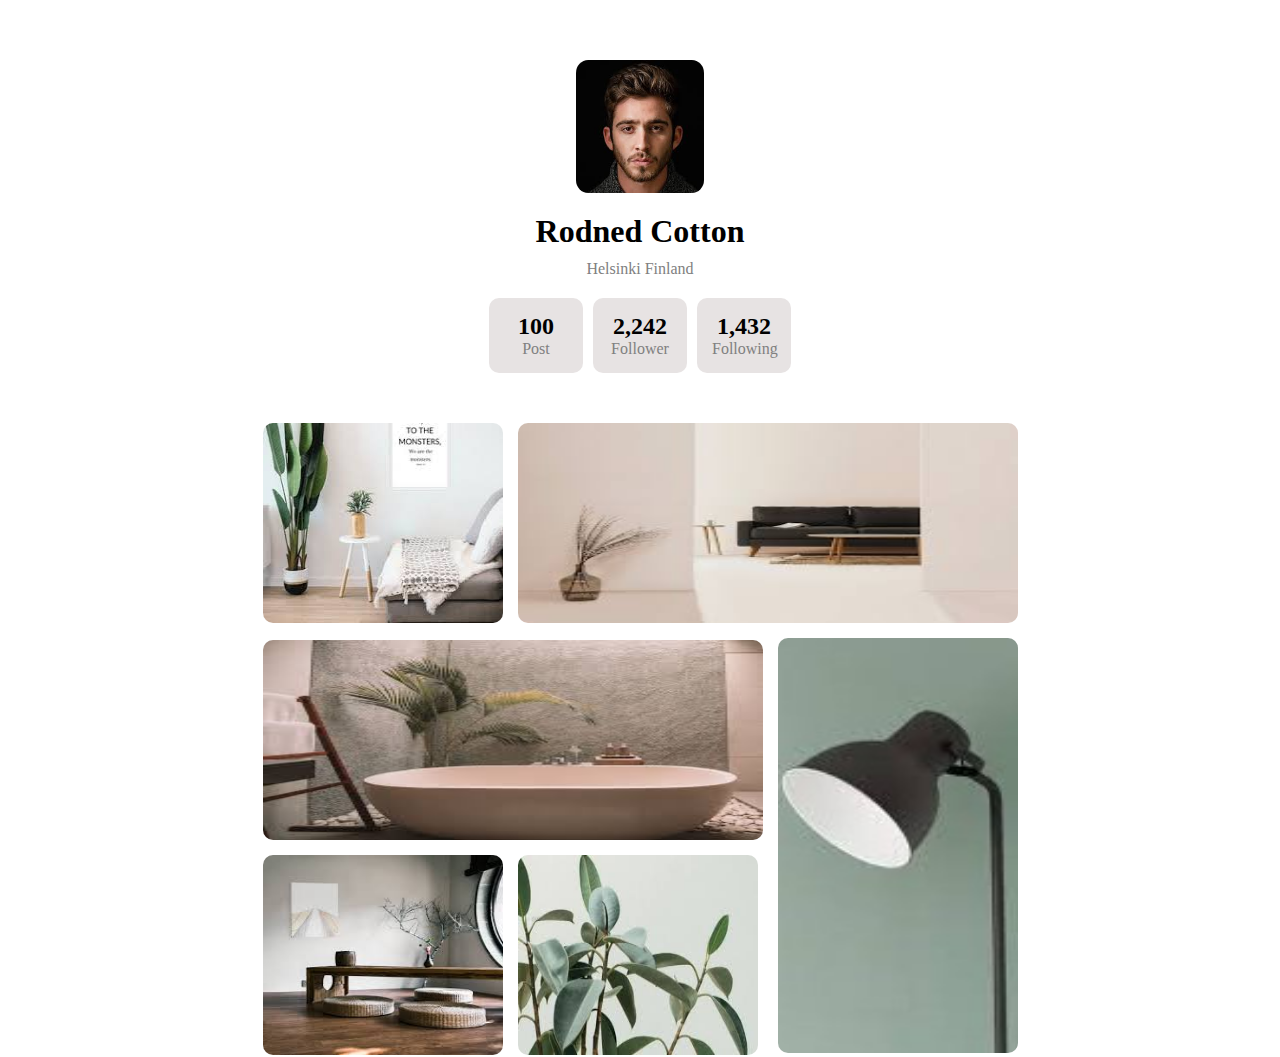
==== index.html @ d704b7f6 "deploie" ====
<!DOCTYPE html>
<html>
    <head>
        <meta charset="uff-8">
        <title>CV Boxed</title>
        <meta name="viewport" content="width=advice-width, initial-scale=1.0">
        <link rel="stylesheet" href="style.css">
        <link href="https://cdnjs.cloudflare.com/ajax/libs/font-awesome/4.7.0/css/font-awesome.css" rel="stylesheet">
    </head>
    <body>
        <header>
            <img src="images/images (5).jfif" alt='profile'>
                <p class="size">Rodned Cotton</p>
                <p class="gra">Helsinki Finland</p>
        </header>
            <nav>
                <div class="item">
                    <p class="siz">100</p>
                    <p class="gra">Post</p>
                </div>
                <div class="item">
                    <p class="siz">2,242</p>
                    <p class="gra">Follower</p>
                </div>
                <div class="item">
                    <p class="siz">1,432</p>
                    <p class="gra">Following</p>
                </div>
            </nav>
            <section>
                <div class="container">
                   <img src="images/images (4).jfif" class="border">
                    <img src="images/images (10).jfif" class="borer">
                </div>
                 <div class="contaier">
                    <div class="images"> 
                        <img src="images/images (6).jfif" class="borer">
                        <div class="image">
                            <img src="images/images (9).jfif"  class="border" >
                            <img src="images/images (8).jfif" class="border">
                        </div>
                    </div>
                    <div> 
                        <img src="images/images (7).jfif" class="bbor2">
                    </div>

                </div>
            </section> 
    </body>
</html>
---- style.css ----
*{
    padding: 0;
    margin: 0;
}

header{
    width: 100%;
    display: flex;
    flex-direction: column;
    gap: 10px;
    align-items: center;
    justify-content: center;
    margin-top: 50px;
}
header img{
    width: 10%;
    border-radius: 15%;
    padding: 10px;

}
.size{
    font-size: 2em;
    font-weight: bold;
}
.gra{
    color: gray;
}
nav{
    margin-top: 20px;
    display: flex;
    align-items: center;
    justify-content: center;
    gap: 10px;
    width: 100%;
}

.item{
   
    background-color: rgb(231, 227, 227);
    text-align: center;
    padding: 15px;
    border-radius: 10px;
    width: 5%;
}
.siz{
    font-weight: bold;
    font-size: 1.5em;
}
section{
    width: 100%;
    display: flex;
    gap: 15px;
    flex-direction: column;
    align-items: center;
    justify-content: center;
}
 .container{
    display: flex;
    width: 100%;
    align-items: center;
    justify-content: center;
    gap: 15px;
    margin-top: 50px; 
}
.contaier{
    display: flex;
    width: 100%;
    align-items: center;
    justify-content: center;
    gap: 15px;
}

.border{
    border-radius: 10px;
    width: 240px;
    height: 200px;
}

.borer{
    border-radius: 10px;
    width: 500px;
    height: 200px;
} 
.images{
    display: flex;
    flex-direction: column;
    gap: 15px;
}

.bbor{
    width: 590px;
    height: 200px;
    background-color: gray;
    border-radius: 10px;
}
.image{
    display: flex;
    gap: 15px;
}
.bbor1{
    width: 290px;
    height: 200px;
    border-radius: 10px;
}
.bbor2{
    width: 240px;
    height: 415px;
    border-radius: 10px;
}

@media screen and (max-width:990px) {
   
    header img{
        width: 30%;
        padding: 15px;
    }
    .item{
        width: 15%;
    }
    section{
        width: 100%;
        display: flex;
        gap: 15px;
        flex-direction: column;
        align-items: center;
        justify-content: center;
    }
     .container{
        display: flex;
        flex-direction: column;
        width: 100%;
        align-items: center;
        justify-content: center;
        gap: 15px;
        margin-top: 50px;
     }
     .contaier{
        display: flex;
        flex-direction: column;
        width: 100%;
        align-items: center;
        justify-content: center;
        gap: 15px;}
        
        .border{
            border-radius: 15px;
            width: 300px;
            height: 200px;
        }
        
        .borer{
            border-radius: 15px;
            width: 300px;
            height: 200px;
        }
        .bbor2{
            width: 300px;
            height: 415px;
            border-radius: 15px;}
        .image{
            display: flex;
            flex-direction: column;
            gap: 15px;
        } 
     /*}
    
    }
    
    .border{
        border-radius: 15px;
        width: 200px;
        height: 200px;
    }
    
    .borer{
        border-radius: 15px;
        width: 300px;
        height: 200px;
    } 
    .images{
        display: flex;
        flex-direction: column;
        gap: 15px;
    }
    
    .bbor{
        width: 700px;
        height: 200px;
        background-color: gray;
        border-radius: 15px;
    }
    
    .bbor1{
        width: 350px;
        height: 200px;
        border-radius: 15px;
    }
    
    } */
}
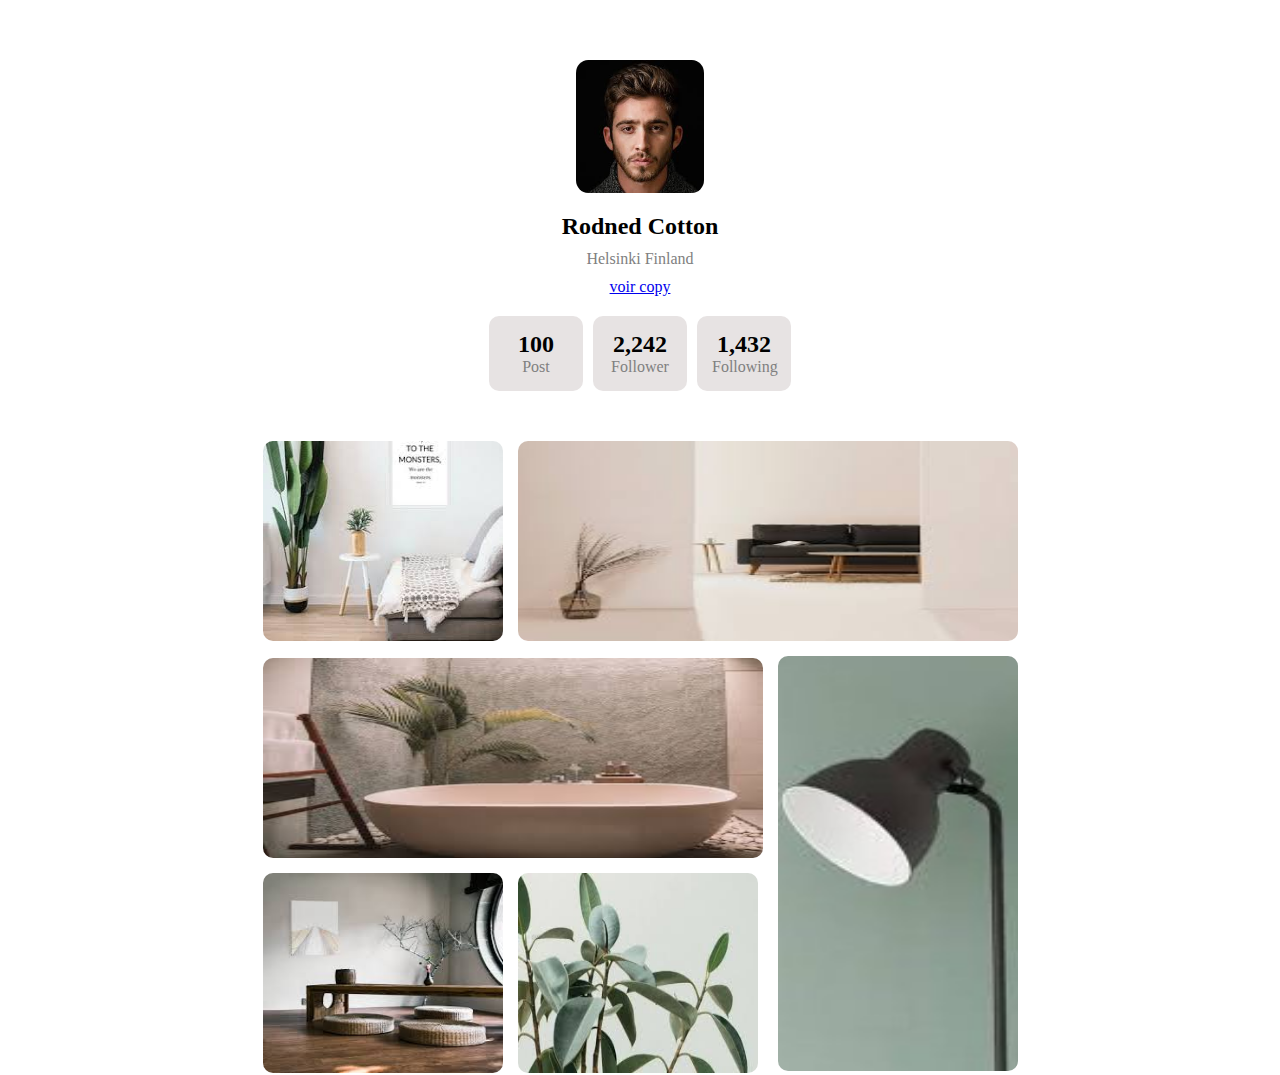
==== commit 5e37c67c: "utilisation des grid" ====
--- a/index.html
+++ b/index.html
@@ -12,39 +12,39 @@
             <img src="images/images (5).jfif" alt='profile'>
                 <p class="size">Rodned Cotton</p>
                 <p class="gra">Helsinki Finland</p>
+                <a href="./index_copy.html">voir copy</a>
         </header>
-            <nav>
-                <div class="item">
-                    <p class="siz">100</p>
-                    <p class="gra">Post</p>
+        <nav>
+            <div class="item">
+                <p class="siz">100</p>
+                <p class="gra">Post</p>
+            </div>
+            <div class="item">
+                <p class="siz">2,242</p>
+                <p class="gra">Follower</p>
+            </div>
+            <div class="item">
+                <p class="siz">1,432</p>
+                <p class="gra">Following</p>
+            </div>
+        </nav>
+        <section>
+            <div class="container">
+                <img src="images/images (4).jfif" class="border">
+                <img src="images/images (10).jfif" class="borer">
+            </div>
+            <div class="contaier">
+                <div class="images"> 
+                    <img src="images/images (6).jfif" class="borer">
+                    <div class="image">
+                        <img src="images/images (9).jfif"  class="border" >
+                        <img src="images/images (8).jfif" class="border">
+                    </div>
                 </div>
-                <div class="item">
-                    <p class="siz">2,242</p>
-                    <p class="gra">Follower</p>
+                <div> 
+                    <img src="images/images (7).jfif" class="bbor2">
                 </div>
-                <div class="item">
-                    <p class="siz">1,432</p>
-                    <p class="gra">Following</p>
-                </div>
-            </nav>
-            <section>
-                <div class="container">
-                   <img src="images/images (4).jfif" class="border">
-                    <img src="images/images (10).jfif" class="borer">
-                </div>
-                 <div class="contaier">
-                    <div class="images"> 
-                        <img src="images/images (6).jfif" class="borer">
-                        <div class="image">
-                            <img src="images/images (9).jfif"  class="border" >
-                            <img src="images/images (8).jfif" class="border">
-                        </div>
-                    </div>
-                    <div> 
-                        <img src="images/images (7).jfif" class="bbor2">
-                    </div>
-
-                </div>
-            </section> 
+            </div>
+        </section> 
     </body>
 </html>--- a/style.css
+++ b/style.css
@@ -19,7 +19,7 @@
 
 }
 .size{
-    font-size: 2em;
+    font-size: 1.5em;
     font-weight: bold;
 }
 .gra{
@@ -87,21 +87,11 @@
     gap: 15px;
 }
 
-.bbor{
-    width: 590px;
-    height: 200px;
-    background-color: gray;
-    border-radius: 10px;
-}
 .image{
     display: flex;
     gap: 15px;
 }
-.bbor1{
-    width: 290px;
-    height: 200px;
-    border-radius: 10px;
-}
+
 .bbor2{
     width: 240px;
     height: 415px;
@@ -109,7 +99,6 @@
 }
 
 @media screen and (max-width:990px) {
-   
     header img{
         width: 30%;
         padding: 15px;
@@ -117,37 +106,19 @@
     .item{
         width: 15%;
     }
-    section{
-        width: 100%;
-        display: flex;
-        gap: 15px;
-        flex-direction: column;
-        align-items: center;
-        justify-content: center;
-    }
      .container{
         display: flex;
         flex-direction: column;
-        width: 100%;
-        align-items: center;
-        justify-content: center;
-        gap: 15px;
-        margin-top: 50px;
      }
      .contaier{
         display: flex;
         flex-direction: column;
-        width: 100%;
-        align-items: center;
-        justify-content: center;
-        gap: 15px;}
-        
+       }
         .border{
             border-radius: 15px;
             width: 300px;
             height: 200px;
         }
-        
         .borer{
             border-radius: 15px;
             width: 300px;
@@ -156,45 +127,11 @@
         .bbor2{
             width: 300px;
             height: 415px;
-            border-radius: 15px;}
+            border-radius: 15px;
+        }
         .image{
             display: flex;
             flex-direction: column;
             gap: 15px;
         } 
-     /*}
-    
-    }
-    
-    .border{
-        border-radius: 15px;
-        width: 200px;
-        height: 200px;
-    }
-    
-    .borer{
-        border-radius: 15px;
-        width: 300px;
-        height: 200px;
-    } 
-    .images{
-        display: flex;
-        flex-direction: column;
-        gap: 15px;
-    }
-    
-    .bbor{
-        width: 700px;
-        height: 200px;
-        background-color: gray;
-        border-radius: 15px;
-    }
-    
-    .bbor1{
-        width: 350px;
-        height: 200px;
-        border-radius: 15px;
-    }
-    
-    } */
 }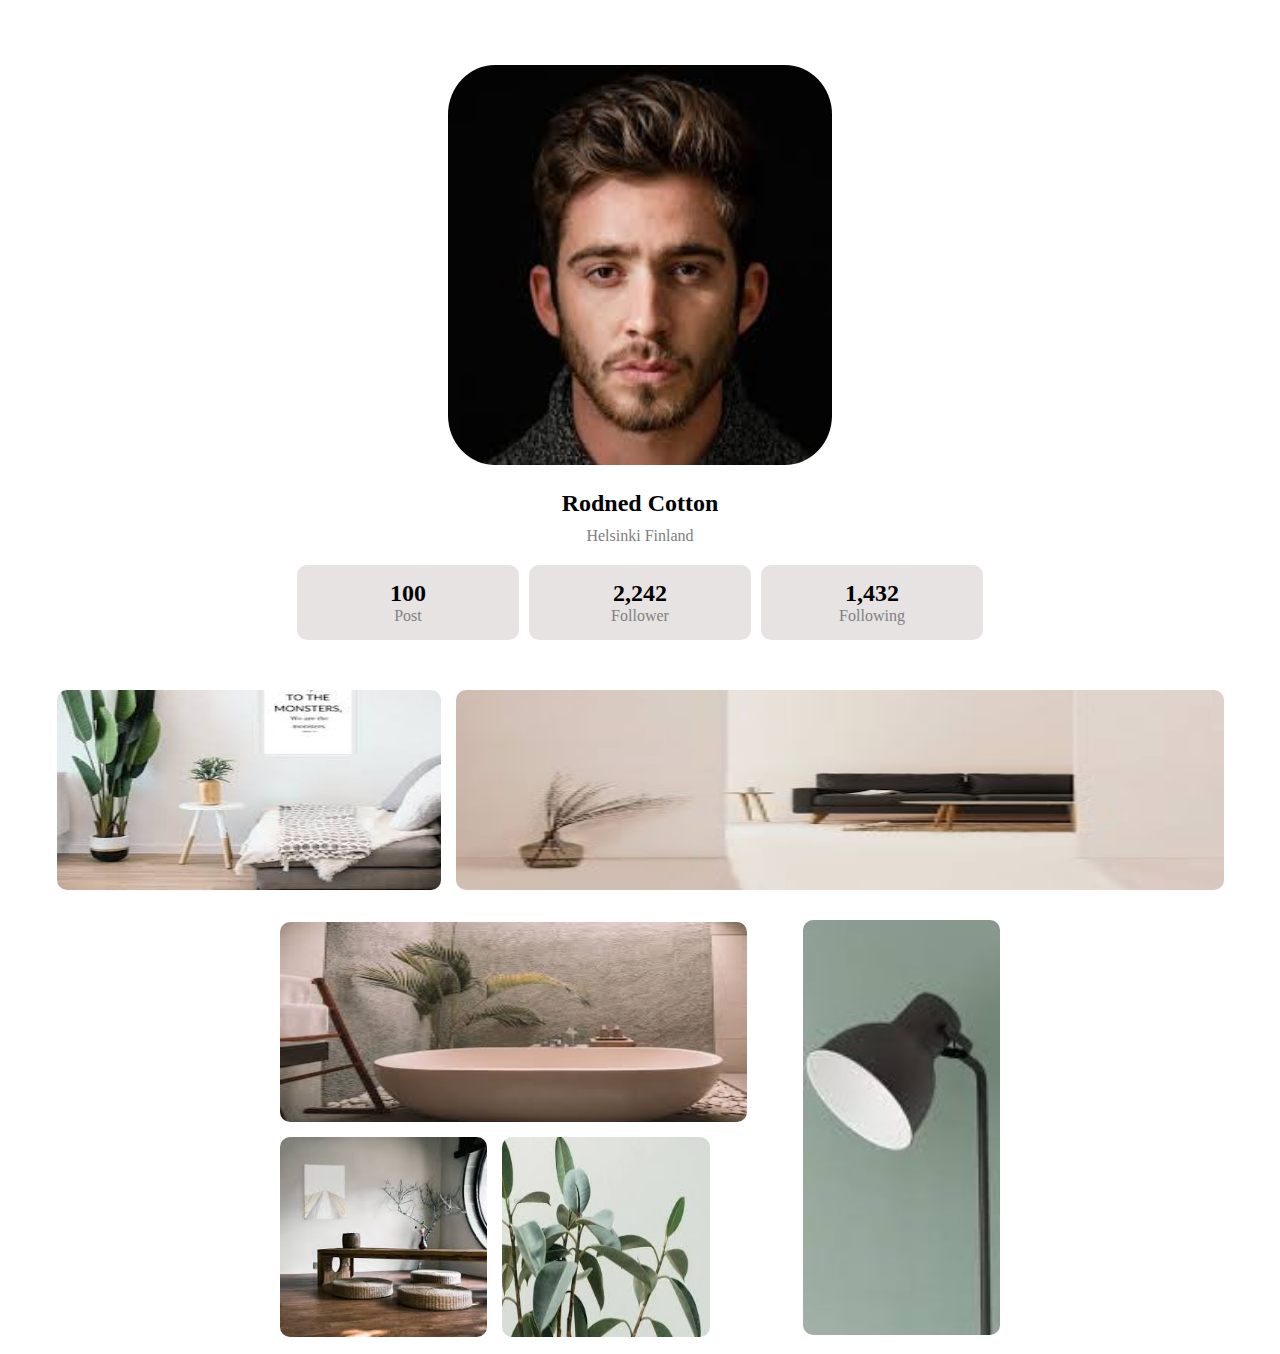
==== commit cbd7461f: "prototype" ====
--- a/index.html
+++ b/index.html
@@ -12,7 +12,6 @@
             <img src="images/images (5).jfif" alt='profile'>
                 <p class="size">Rodned Cotton</p>
                 <p class="gra">Helsinki Finland</p>
-                <a href="./index_copy.html">voir copy</a>
         </header>
         <nav>
             <div class="item">
@@ -35,10 +34,10 @@
             </div>
             <div class="contaier">
                 <div class="images"> 
-                    <img src="images/images (6).jfif" class="borer">
+                    <img src="images/images (6).jfif" class="boer">
                     <div class="image">
-                        <img src="images/images (9).jfif"  class="border" >
-                        <img src="images/images (8).jfif" class="border">
+                        <img src="images/images (9).jfif"  class="boder" >
+                        <img src="images/images (8).jfif" class="boder">
                     </div>
                 </div>
                 <div> 
--- a/style.css
+++ b/style.css
@@ -15,7 +15,7 @@
 header img{
     width: 10%;
     border-radius: 15%;
-    padding: 10px;
+    padding: 20px;
 
 }
 .size{
@@ -60,7 +60,8 @@
     align-items: center;
     justify-content: center;
     gap: 15px;
-    margin-top: 50px; 
+    margin-top: 50px;
+
 }
 .contaier{
     display: flex;
@@ -70,13 +71,13 @@
     gap: 15px;
 }
 
-.border{
+.border, .boder{
     border-radius: 10px;
     width: 240px;
     height: 200px;
 }
 
-.borer{
+.borer, .boer{
     border-radius: 10px;
     width: 500px;
     height: 200px;
@@ -98,7 +99,7 @@
     border-radius: 10px;
 }
 
-@media screen and (max-width:990px) {
+@media screen and (max-width:1500px) {
     header img{
         width: 30%;
         padding: 15px;
@@ -108,30 +109,37 @@
     }
      .container{
         display: flex;
-        flex-direction: column;
+        gap: 15px;
+        
      }
      .contaier{
         display: flex;
-        flex-direction: column;
+        gap: 5px;
+        margin: 15px;
        }
         .border{
-            border-radius: 15px;
-            width: 300px;
+            width: 30%;
+            height: 200px;
+        }
+        .boder{
+            width: 40%;
             height: 200px;
         }
         .borer{
-            border-radius: 15px;
-            width: 300px;
+            width: 60%;
+            height: 200px;
+        }
+        .boer{
+            width: 90%;
             height: 200px;
         }
         .bbor2{
-            width: 300px;
+            width: 100%;
             height: 415px;
-            border-radius: 15px;
         }
         .image{
             display: flex;
-            flex-direction: column;
+            
             gap: 15px;
         } 
 }